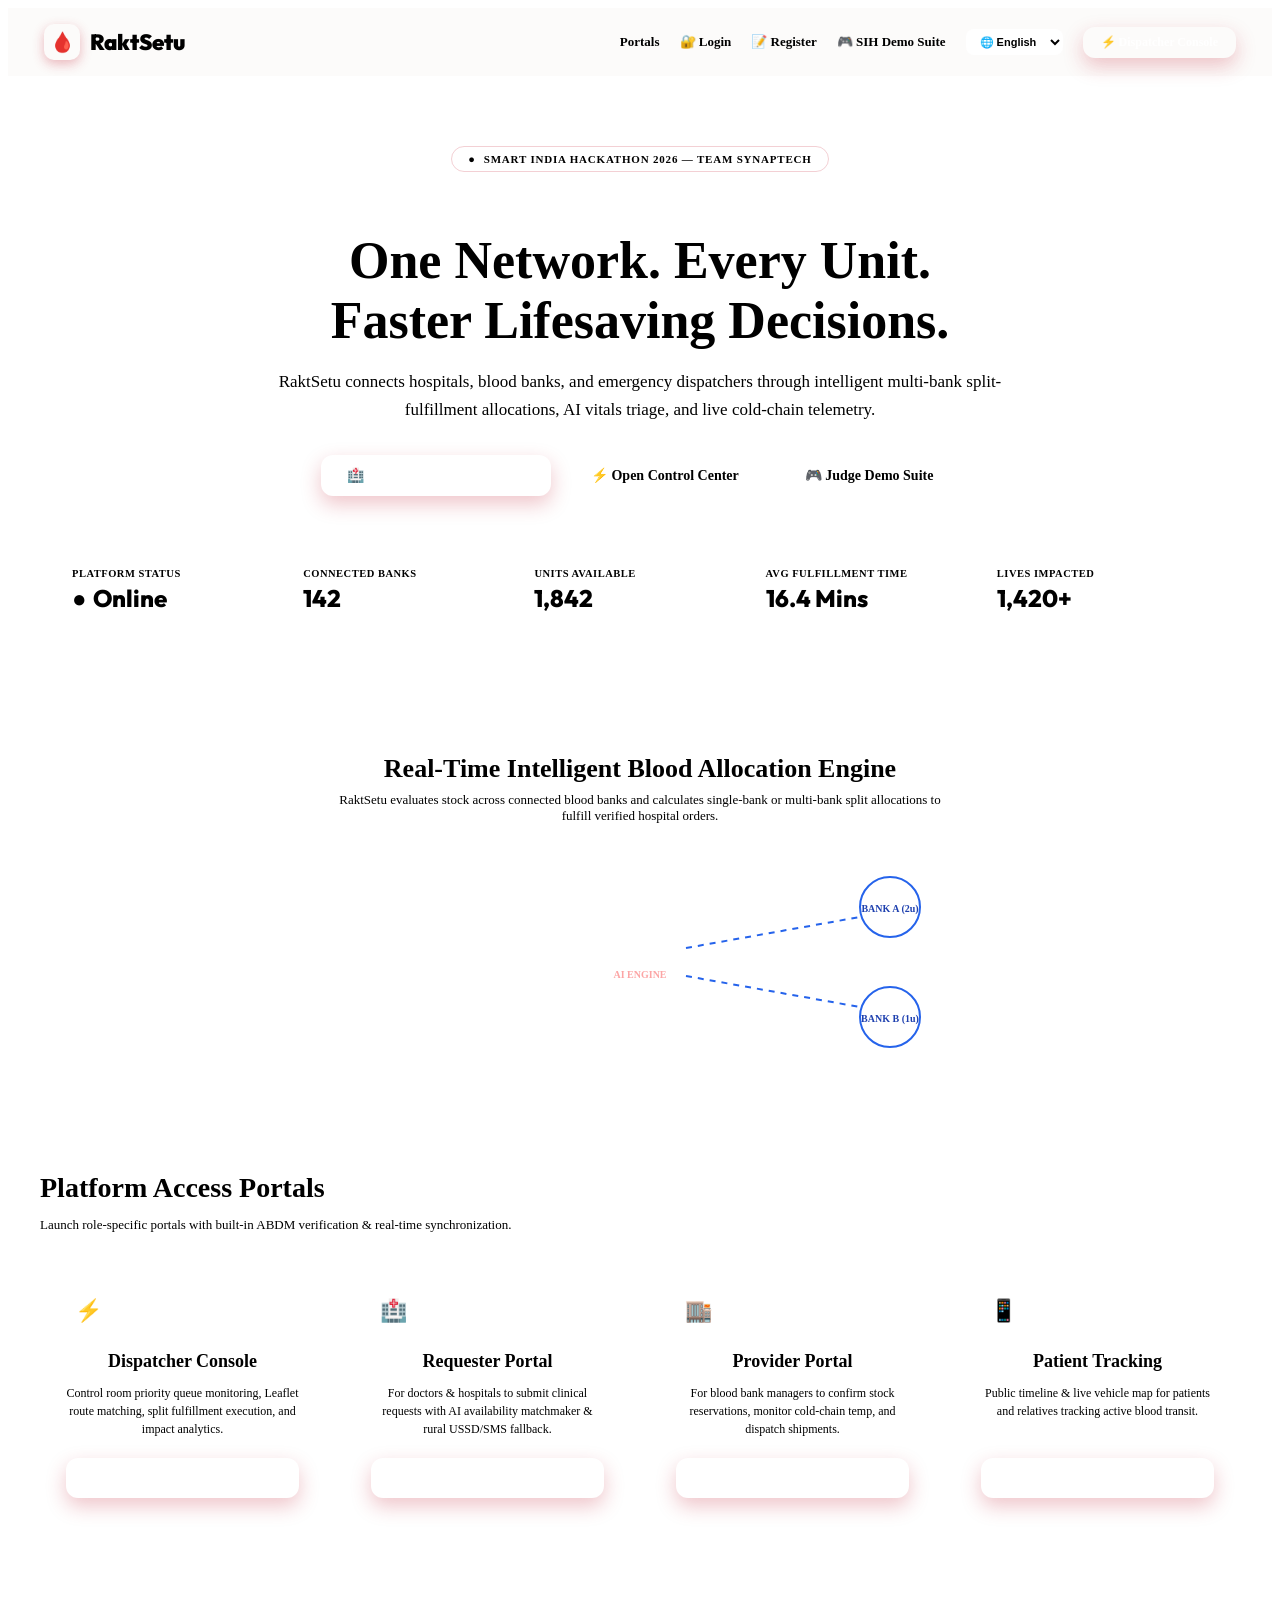
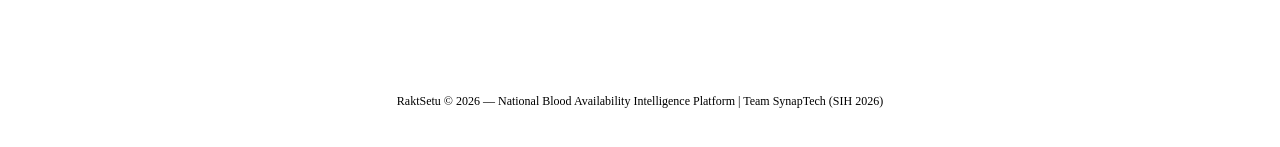
==== app/templates/index.html @ 1ad4bce6 "Merge pull request #6 from Kushagra9027/main updates_kush" ====
<!DOCTYPE html>
<html lang="en">
<head>
    <meta charset="UTF-8">
    <meta name="viewport" content="width=device-width, initial-scale=1.0">
    <title data-i18n="title">RaktSetu — National Blood Availability Intelligence Platform</title>
    <link href="https://fonts.googleapis.com/css2?family=Inter:wght@400;500;600;700;800&family=Outfit:wght@500;600;700;800;900&display=swap" rel="stylesheet">
    <link rel="stylesheet" href="/static/css/portals.css">
    <style>
        .hero-section {
            max-width: 1200px;
            margin: 0 auto;
            padding: 70px 24px 40px;
            text-align: center;
        }

        .hero-badge {
            display: inline-flex;
            align-items: center;
            gap: 8px;
            background: var(--blood-light);
            border: 1px solid rgba(192, 24, 43, 0.2);
            color: var(--blood-accent);
            padding: 6px 16px;
            border-radius: 30px;
            font-size: 11px;
            font-weight: 800;
            text-transform: uppercase;
            letter-spacing: 0.8px;
            margin-bottom: 24px;
        }

        .hero-title {
            font-size: 52px;
            font-weight: 900;
            color: var(--text-dark);
            line-height: 1.15;
            margin-bottom: 18px;
        }

        .hero-title span {
            color: var(--blood-accent);
        }

        .hero-desc {
            font-size: 17px;
            color: var(--text-muted);
            max-width: 760px;
            margin: 0 auto 32px;
            line-height: 1.6;
        }

        .hero-btns {
            display: flex;
            justify-content: center;
            gap: 14px;
            flex-wrap: wrap;
            margin-bottom: 48px;
        }

        .main-btn {
            background: linear-gradient(135deg, var(--blood-accent), var(--blood-red));
            color: #fff;
            padding: 12px 26px;
            border-radius: 12px;
            font-weight: 700;
            font-size: 14px;
            text-decoration: none;
            box-shadow: 0 8px 20px rgba(192, 24, 43, 0.25);
            transition: all 0.2s ease;
            display: inline-flex;
            align-items: center;
            gap: 8px;
            border: none;
            cursor: pointer;
        }

        .main-btn:hover {
            transform: translateY(-2px);
            box-shadow: 0 12px 25px rgba(192, 24, 43, 0.35);
        }

        .sec-btn {
            background: var(--cream-card);
            color: var(--text-dark);
            border: 1px solid var(--cream-border);
            padding: 12px 26px;
            border-radius: 12px;
            font-weight: 700;
            font-size: 14px;
            text-decoration: none;
            transition: all 0.2s ease;
            display: inline-flex;
            align-items: center;
            gap: 8px;
        }

        .sec-btn:hover {
            background: #fff;
            border-color: var(--blood-accent);
            color: var(--blood-accent);
            transform: translateY(-2px);
        }

        .stats-banner {
            background: var(--cream-card);
            border: 1px solid var(--cream-border);
            border-radius: 18px;
            padding: 24px 32px;
            display: grid;
            grid-template-columns: repeat(auto-fit, minmax(180px, 1fr));
            gap: 20px;
            box-shadow: var(--shadow);
            margin-bottom: 60px;
            text-align: left;
        }

        .stat-box label {
            font-size: 10.5px;
            font-weight: 800;
            color: var(--text-muted);
            text-transform: uppercase;
            letter-spacing: 0.5px;
            display: block;
            margin-bottom: 4px;
        }

        .stat-box val {
            font-size: 24px;
            font-weight: 800;
            color: var(--text-dark);
            font-family: Outfit, sans-serif;
            display: flex;
            align-items: center;
            gap: 6px;
        }

        .viz-box {
            background: var(--cream-card);
            border: 1px solid var(--cream-border);
            border-radius: 20px;
            padding: 36px;
            box-shadow: var(--shadow);
            margin-bottom: 60px;
        }

        .portals-grid {
            display: grid;
            grid-template-columns: repeat(auto-fit, minmax(250px, 1fr));
            gap: 20px;
            margin-bottom: 60px;
        }

        .portal-card {
            background: var(--cream-card);
            border: 1px solid var(--cream-border);
            border-radius: 16px;
            padding: 26px;
            display: flex;
            flex-direction: column;
            justify-content: space-between;
            box-shadow: var(--shadow);
            transition: all 0.25s ease;
        }

        .portal-card:hover {
            transform: translateY(-4px);
            border-color: var(--blood-accent);
            box-shadow: var(--shadow-lg);
        }

        .portal-icon {
            width: 44px;
            height: 44px;
            background: var(--blood-light);
            border-radius: 12px;
            display: flex;
            align-items: center;
            justify-content: center;
            font-size: 22px;
            margin-bottom: 16px;
        }
    </style>
</head>
<body>
    <div class="ambient"></div>

    <header style="background:rgba(252,251,250,0.85);backdrop-filter:blur(10px);border-bottom:1px solid var(--cream-border);padding:16px 36px;display:flex;justify-content:space-between;align-items:center;position:sticky;top:0;z-index:100;">
        <div style="display:flex;align-items:center;gap:10px">
            <div style="width:36px;height:36px;background:linear-gradient(135deg,var(--blood-accent),var(--blood-red));border-radius:10px;display:flex;align-items:center;justify-content:center;color:#fff;font-size:20px;box-shadow:0 4px 12px rgba(192,24,43,0.3)">🩸</div>
            <div style="font-family:Outfit,sans-serif;font-weight:900;font-size:22px;color:var(--text-dark)">RaktSetu</div>
        </div>

        <div style="display:flex;align-items:center;gap:20px">
            <a href="#portals" style="color:var(--text-dark);text-decoration:none;font-weight:600;font-size:13px">Portals</a>
            <a href="/login" style="color:var(--text-dark);text-decoration:none;font-weight:600;font-size:13px">🔐 Login</a>
            <a href="/register" style="color:var(--text-dark);text-decoration:none;font-weight:600;font-size:13px">📝 Register</a>
            <a href="/demo" style="color:var(--blood-accent);text-decoration:none;font-weight:700;font-size:13px" data-i18n="judge_demo">🎮 SIH Demo Suite</a>

            <select class="lang-selector" style="background:#fff;border:1px solid var(--cream-border);border-radius:8px;padding:6px 10px;font-size:11px;font-weight:700;color:var(--text-dark);cursor:pointer;">
                <option value="en">🌐 English</option>
                <option value="hi">🇮🇳 हिन्दी</option>
                <option value="ta">🇮🇳 தமிழ்</option>
                <option value="te">🇮🇳 తెలుగు</option>
                <option value="bn">🇮🇳 বাংলা</option>
                <option value="mr">🇮🇳 मराठी</option>
            </select>

            <a href="/dashboard" class="main-btn" style="padding:8px 18px;font-size:12px" data-i18n="open_control">⚡ Dispatcher Console</a>
        </div>
    </header>

    <main class="hero-section">
        <div class="hero-badge">
            <span style="color:var(--green)">●</span> Smart India Hackathon 2026 — Team SynapTech
        </div>

        <h1 class="hero-title" data-i18n="hero_title">
            One Network. Every Unit.<br>
            <span>Faster Lifesaving Decisions.</span>
        </h1>

        <p class="hero-desc" data-i18n="hero_sub">
            RaktSetu connects hospitals, blood banks, and emergency dispatchers through intelligent multi-bank split-fulfillment allocations, AI vitals triage, and live cold-chain telemetry.
        </p>

        <div class="hero-btns">
            <a href="/requester" class="main-btn" data-i18n="request_blood">🏥 Request Emergency Blood</a>
            <a href="/dashboard" class="sec-btn" data-i18n="open_control">⚡ Open Control Center</a>
            <a href="/demo" class="sec-btn" style="border-color:var(--blood-accent);color:var(--blood-accent)" data-i18n="judge_demo">🎮 Judge Demo Suite</a>
        </div>

        <div class="stats-banner">
            <div class="stat-box">
                <label>Platform Status</label>
                <val><span style="color:var(--green)">●</span> Online</val>
            </div>
            <div class="stat-box">
                <label>Connected Banks</label>
                <val id="statBanks">142</val>
            </div>
            <div class="stat-box">
                <label>Units Available</label>
                <val id="statUnits">1,842</val>
            </div>
            <div class="stat-box">
                <label data-i18n="avg_fulfillment">Avg Fulfillment Time</label>
                <val style="color:var(--green)">16.4 Mins</val>
            </div>
            <div class="stat-box">
                <label data-i18n="lives_impacted">Lives Impacted</label>
                <val id="statLives" style="color:var(--blood-accent)">1,420+</val>
            </div>
        </div>

        <div class="viz-box" id="workflow">
            <h2 style="font-size:26px;font-weight:800;margin-bottom:8px">Real-Time Intelligent Blood Allocation Engine</h2>
            <p style="color:var(--text-muted);font-size:13px;max-width:620px;margin:0 auto 28px">RaktSetu evaluates stock across connected blood banks and calculates single-bank or multi-bank split allocations to fulfill verified hospital orders.</p>

            <svg width="100%" height="220" viewBox="0 0 800 220" fill="none">
                <circle cx="150" cy="110" r="38" fill="var(--blood-light)" stroke="var(--blood-accent)" stroke-width="3" />
                <text x="150" y="115" fill="var(--blood-accent)" font-size="13" font-weight="800" text-anchor="middle">HOSPITAL</text>

                <circle cx="400" cy="110" r="46" fill="var(--blood-dark)" stroke="var(--blood-accent)" stroke-width="4" />
                <text x="400" y="108" fill="#fff" font-size="14" font-weight="900" text-anchor="middle">RAKTSETU</text>
                <text x="400" y="126" fill="#fca5a5" font-size="10" font-weight="700" text-anchor="middle">AI ENGINE</text>

                <circle cx="650" cy="55" r="30" fill="var(--cream-card)" stroke="#2563eb" stroke-width="2" />
                <text x="650" y="60" fill="#1e40af" font-size="10" font-weight="800" text-anchor="middle">BANK A (2u)</text>

                <circle cx="650" cy="165" r="30" fill="var(--cream-card)" stroke="#2563eb" stroke-width="2" />
                <text x="650" y="170" fill="#1e40af" font-size="10" font-weight="800" text-anchor="middle">BANK B (1u)</text>

                <line x1="188" y1="110" x2="354" y2="110" stroke="var(--blood-accent)" stroke-width="2" stroke-dasharray="6 6"/>
                <line x1="446" y1="96" x2="620" y2="65" stroke="#2563eb" stroke-width="2" stroke-dasharray="6 6"/>
                <line x1="446" y1="124" x2="620" y2="155" stroke="#2563eb" stroke-width="2" stroke-dasharray="6 6"/>
            </svg>
        </div>

        <div id="portals" style="text-align:left;margin-bottom:30px">
            <h2 style="font-size:28px;font-weight:800;margin-bottom:6px">Platform Access Portals</h2>
            <p style="color:var(--text-muted);font-size:13px">Launch role-specific portals with built-in ABDM verification & real-time synchronization.</p>
        </div>

        <div class="portals-grid">
            <div class="portal-card">
                <div>
                    <div class="portal-icon">⚡</div>
                    <h3 style="font-size:18px;font-weight:800;margin-bottom:6px" data-i18n="dispatcher_console">Dispatcher Console</h3>
                    <p style="font-size:12px;color:var(--text-muted);margin-bottom:20px;line-height:1.5">Control room priority queue monitoring, Leaflet route matching, split fulfillment execution, and impact analytics.</p>
                </div>
                <a href="/dashboard" class="main-btn" style="text-align:center;justify-content:center">Launch Dashboard →</a>
            </div>

            <div class="portal-card">
                <div>
                    <div class="portal-icon">🏥</div>
                    <h3 style="font-size:18px;font-weight:800;margin-bottom:6px" data-i18n="requester_portal">Requester Portal</h3>
                    <p style="font-size:12px;color:var(--text-muted);margin-bottom:20px;line-height:1.5">For doctors & hospitals to submit clinical requests with AI availability matchmaker & rural USSD/SMS fallback.</p>
                </div>
                <a href="/requester" class="main-btn" style="text-align:center;justify-content:center">Launch Requester →</a>
            </div>

            <div class="portal-card">
                <div>
                    <div class="portal-icon">🏬</div>
                    <h3 style="font-size:18px;font-weight:800;margin-bottom:6px" data-i18n="provider_portal">Provider Portal</h3>
                    <p style="font-size:12px;color:var(--text-muted);margin-bottom:20px;line-height:1.5">For blood bank managers to confirm stock reservations, monitor cold-chain temp, and dispatch shipments.</p>
                </div>
                <a href="/provider" class="main-btn" style="text-align:center;justify-content:center">Launch Provider →</a>
            </div>

            <div class="portal-card">
                <div>
                    <div class="portal-icon">📱</div>
                    <h3 style="font-size:18px;font-weight:800;margin-bottom:6px" data-i18n="patient_tracking">Patient Tracking</h3>
                    <p style="font-size:12px;color:var(--text-muted);margin-bottom:20px;line-height:1.5">Public timeline & live vehicle map for patients and relatives tracking active blood transit.</p>
                </div>
                <a href="/patient" class="main-btn" style="text-align:center;justify-content:center">Launch Tracker →</a>
            </div>
        </div>
    </main>

    <footer style="border-top:1px solid var(--cream-border);padding:30px;text-align:center;color:var(--text-muted);font-size:12px;margin-top:40px">
        RaktSetu © 2026 — National Blood Availability Intelligence Platform | Team SynapTech (SIH 2026)
    </footer>

    <script src="/static/js/i18n.js"></script>
    <script>
        async function fetchStats() {
            try {
                const r = await fetch('/analytics/impact');
                if (!r.ok) return;
                const d = await r.json();
                document.getElementById('statLives').textContent = d.lives_impacted.toLocaleString() + '+';
            } catch(e) {}
        }
        window.addEventListener('DOMContentLoaded', fetchStats);
    </script>
</body>
</html>
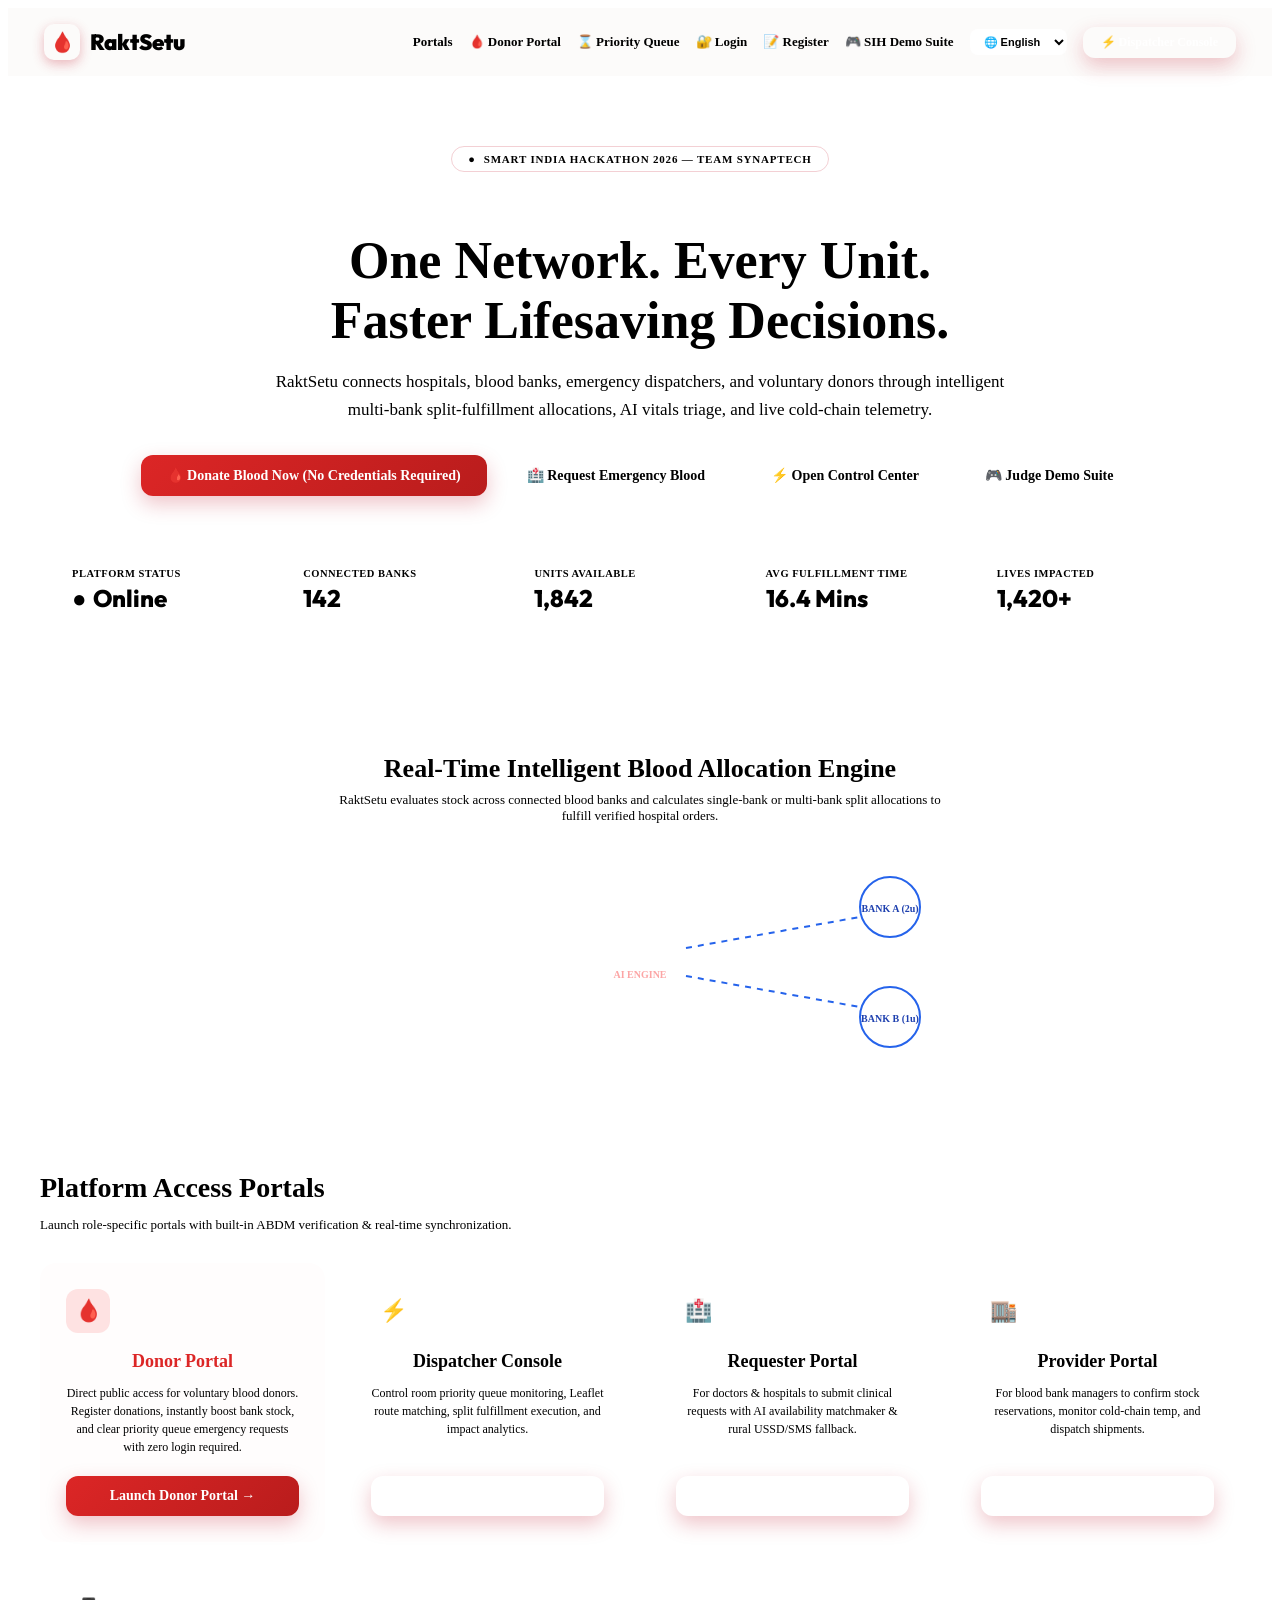
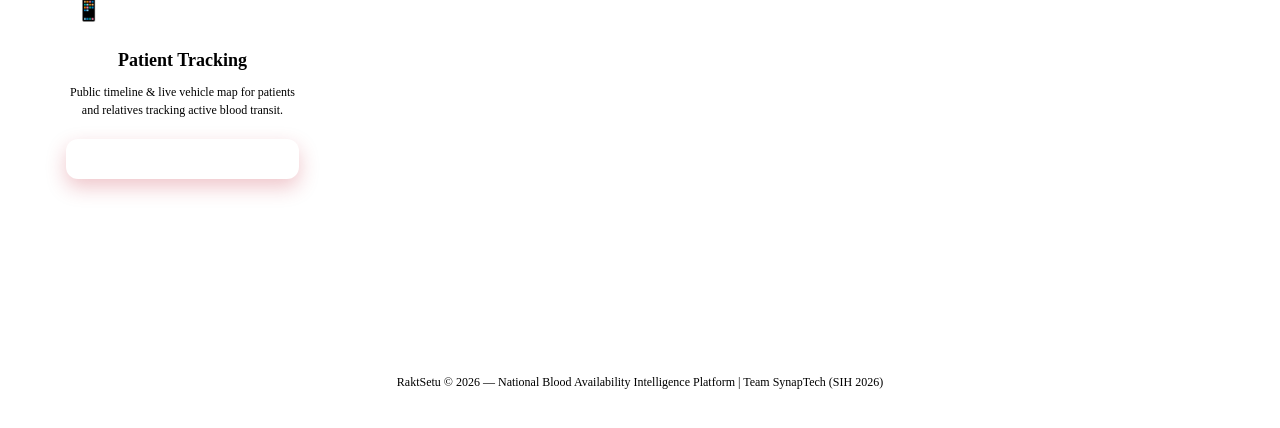
==== commit c2c84c79: "Merge pull request #7 from Kushagra9027/main updates-final" ====
--- a/app/templates/index.html
+++ b/app/templates/index.html
@@ -191,8 +191,10 @@
             <div style="font-family:Outfit,sans-serif;font-weight:900;font-size:22px;color:var(--text-dark)">RaktSetu</div>
         </div>
 
-        <div style="display:flex;align-items:center;gap:20px">
+        <div style="display:flex;align-items:center;gap:16px;flex-wrap:wrap;">
             <a href="#portals" style="color:var(--text-dark);text-decoration:none;font-weight:600;font-size:13px">Portals</a>
+            <a href="/donor?demo=true" style="color:var(--blood-accent);text-decoration:none;font-weight:800;font-size:13px">🩸 Donor Portal</a>
+            <a href="/priority-queue?demo=true" style="color:var(--text-dark);text-decoration:none;font-weight:600;font-size:13px">⌛ Priority Queue</a>
             <a href="/login" style="color:var(--text-dark);text-decoration:none;font-weight:600;font-size:13px">🔐 Login</a>
             <a href="/register" style="color:var(--text-dark);text-decoration:none;font-weight:600;font-size:13px">📝 Register</a>
             <a href="/demo" style="color:var(--blood-accent);text-decoration:none;font-weight:700;font-size:13px" data-i18n="judge_demo">🎮 SIH Demo Suite</a>
@@ -203,10 +205,10 @@
                 <option value="ta">🇮🇳 தமிழ்</option>
                 <option value="te">🇮🇳 తెలుగు</option>
                 <option value="bn">🇮🇳 বাংলা</option>
-                <option value="mr">🇮🇳 मराठी</option>
+                <option value="mr">🇮🇳 Marathi</option>
             </select>
 
-            <a href="/dashboard" class="main-btn" style="padding:8px 18px;font-size:12px" data-i18n="open_control">⚡ Dispatcher Console</a>
+            <a href="/dashboard?demo=true" class="main-btn" style="padding:8px 18px;font-size:12px" data-i18n="open_control">⚡ Dispatcher Console</a>
         </div>
     </header>
 
@@ -221,12 +223,13 @@
         </h1>
 
         <p class="hero-desc" data-i18n="hero_sub">
-            RaktSetu connects hospitals, blood banks, and emergency dispatchers through intelligent multi-bank split-fulfillment allocations, AI vitals triage, and live cold-chain telemetry.
+            RaktSetu connects hospitals, blood banks, emergency dispatchers, and voluntary donors through intelligent multi-bank split-fulfillment allocations, AI vitals triage, and live cold-chain telemetry.
         </p>
 
         <div class="hero-btns">
-            <a href="/requester" class="main-btn" data-i18n="request_blood">🏥 Request Emergency Blood</a>
-            <a href="/dashboard" class="sec-btn" data-i18n="open_control">⚡ Open Control Center</a>
+            <a href="/donor?demo=true" class="main-btn" style="background:linear-gradient(135deg, #dc2626, #b91c1c);">🩸 Donate Blood Now (No Credentials Required)</a>
+            <a href="/requester?demo=true" class="sec-btn" data-i18n="request_blood">🏥 Request Emergency Blood</a>
+            <a href="/dashboard?demo=true" class="sec-btn" data-i18n="open_control">⚡ Open Control Center</a>
             <a href="/demo" class="sec-btn" style="border-color:var(--blood-accent);color:var(--blood-accent)" data-i18n="judge_demo">🎮 Judge Demo Suite</a>
         </div>
 
@@ -283,13 +286,22 @@
         </div>
 
         <div class="portals-grid">
+            <div class="portal-card" style="border:2px solid var(--blood-accent);background:#fffdfd;">
+                <div>
+                    <div class="portal-icon" style="background:#fee2e2;color:#dc2626;">🩸</div>
+                    <h3 style="font-size:18px;font-weight:800;margin-bottom:6px;color:#dc2626;">Donor Portal</h3>
+                    <p style="font-size:12px;color:var(--text-muted);margin-bottom:20px;line-height:1.5">Direct public access for voluntary blood donors. Register donations, instantly boost bank stock, and clear priority queue emergency requests with zero login required.</p>
+                </div>
+                <a href="/donor?demo=true" class="main-btn" style="text-align:center;justify-content:center;background:linear-gradient(135deg,#dc2626,#b91c1c);">Launch Donor Portal →</a>
+            </div>
+
             <div class="portal-card">
                 <div>
                     <div class="portal-icon">⚡</div>
                     <h3 style="font-size:18px;font-weight:800;margin-bottom:6px" data-i18n="dispatcher_console">Dispatcher Console</h3>
                     <p style="font-size:12px;color:var(--text-muted);margin-bottom:20px;line-height:1.5">Control room priority queue monitoring, Leaflet route matching, split fulfillment execution, and impact analytics.</p>
                 </div>
-                <a href="/dashboard" class="main-btn" style="text-align:center;justify-content:center">Launch Dashboard →</a>
+                <a href="/dashboard?demo=true" class="main-btn" style="text-align:center;justify-content:center">Launch Dashboard →</a>
             </div>
 
             <div class="portal-card">
@@ -298,7 +310,7 @@
                     <h3 style="font-size:18px;font-weight:800;margin-bottom:6px" data-i18n="requester_portal">Requester Portal</h3>
                     <p style="font-size:12px;color:var(--text-muted);margin-bottom:20px;line-height:1.5">For doctors & hospitals to submit clinical requests with AI availability matchmaker & rural USSD/SMS fallback.</p>
                 </div>
-                <a href="/requester" class="main-btn" style="text-align:center;justify-content:center">Launch Requester →</a>
+                <a href="/requester?demo=true" class="main-btn" style="text-align:center;justify-content:center">Launch Requester →</a>
             </div>
 
             <div class="portal-card">
@@ -307,7 +319,7 @@
                     <h3 style="font-size:18px;font-weight:800;margin-bottom:6px" data-i18n="provider_portal">Provider Portal</h3>
                     <p style="font-size:12px;color:var(--text-muted);margin-bottom:20px;line-height:1.5">For blood bank managers to confirm stock reservations, monitor cold-chain temp, and dispatch shipments.</p>
                 </div>
-                <a href="/provider" class="main-btn" style="text-align:center;justify-content:center">Launch Provider →</a>
+                <a href="/provider?demo=true" class="main-btn" style="text-align:center;justify-content:center">Launch Provider →</a>
             </div>
 
             <div class="portal-card">
@@ -316,7 +328,7 @@
                     <h3 style="font-size:18px;font-weight:800;margin-bottom:6px" data-i18n="patient_tracking">Patient Tracking</h3>
                     <p style="font-size:12px;color:var(--text-muted);margin-bottom:20px;line-height:1.5">Public timeline & live vehicle map for patients and relatives tracking active blood transit.</p>
                 </div>
-                <a href="/patient" class="main-btn" style="text-align:center;justify-content:center">Launch Tracker →</a>
+                <a href="/patient?demo=true" class="main-btn" style="text-align:center;justify-content:center">Launch Tracker →</a>
             </div>
         </div>
     </main>
